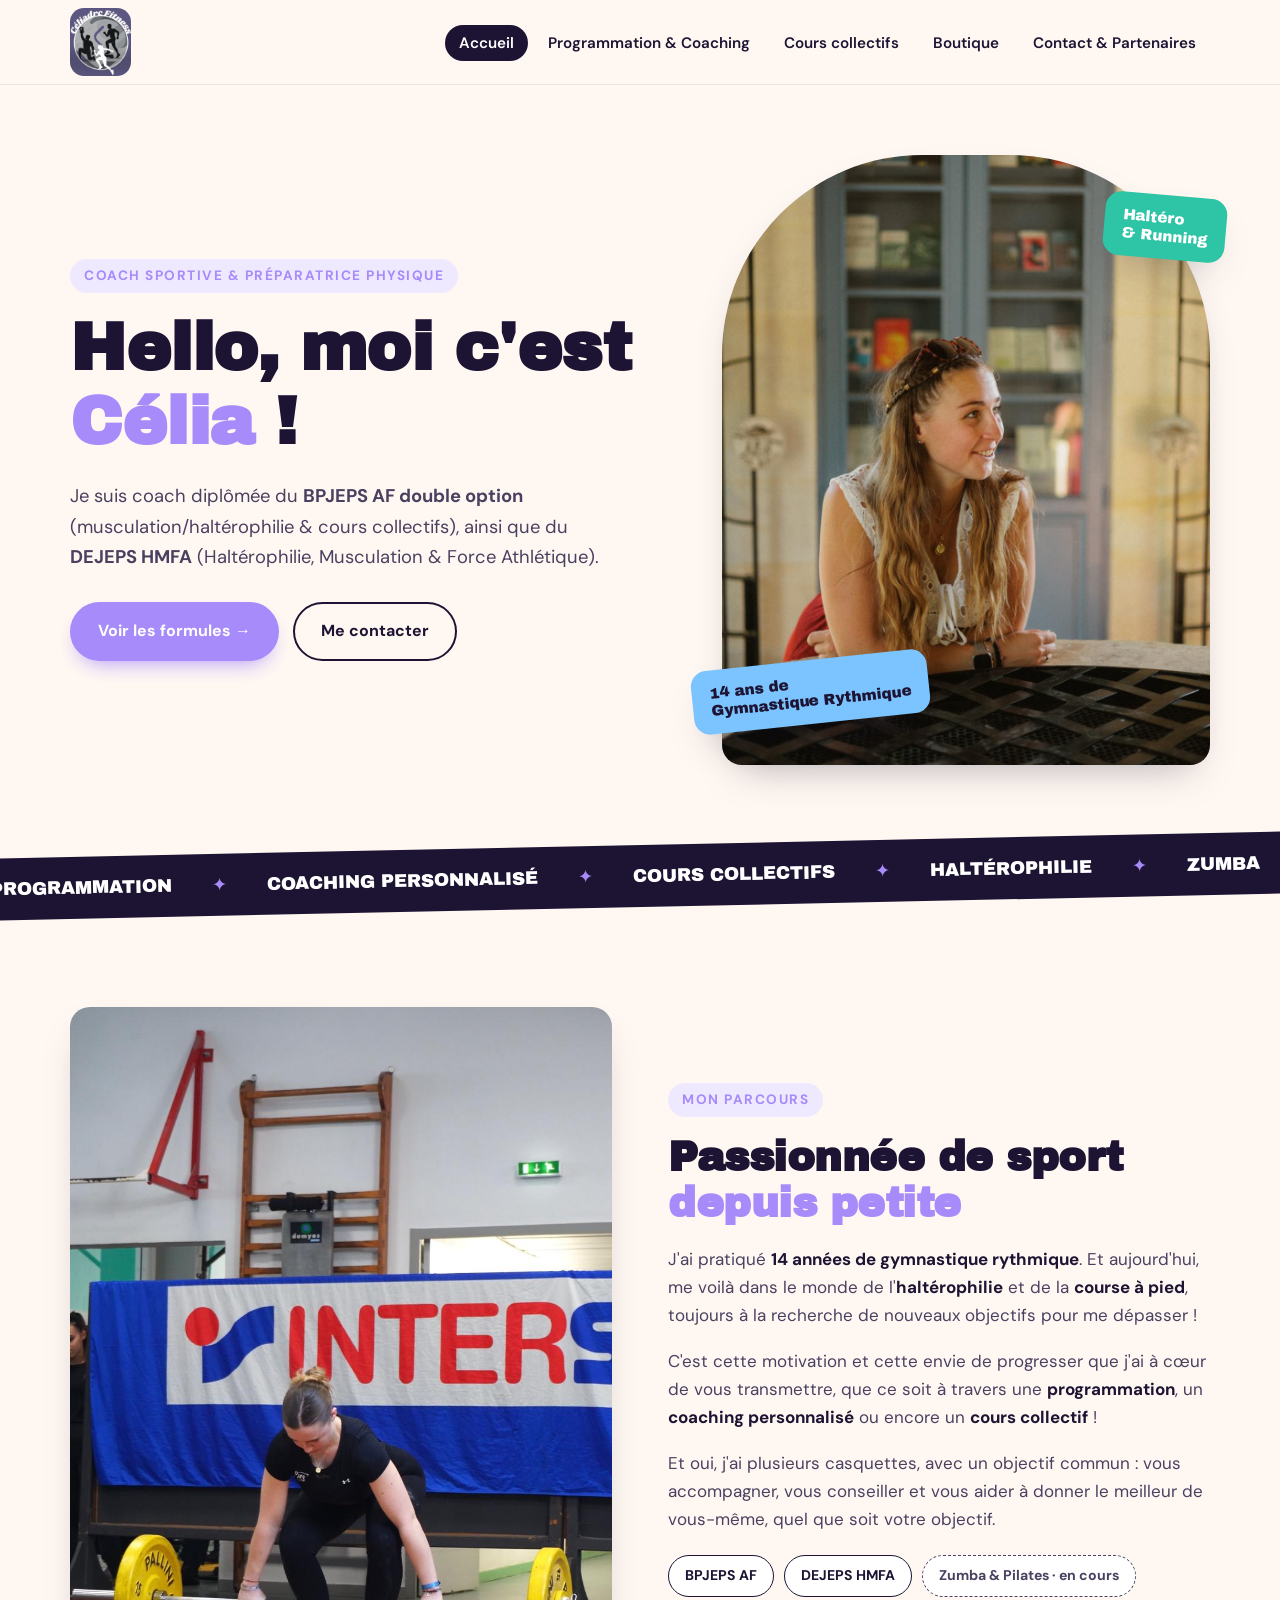
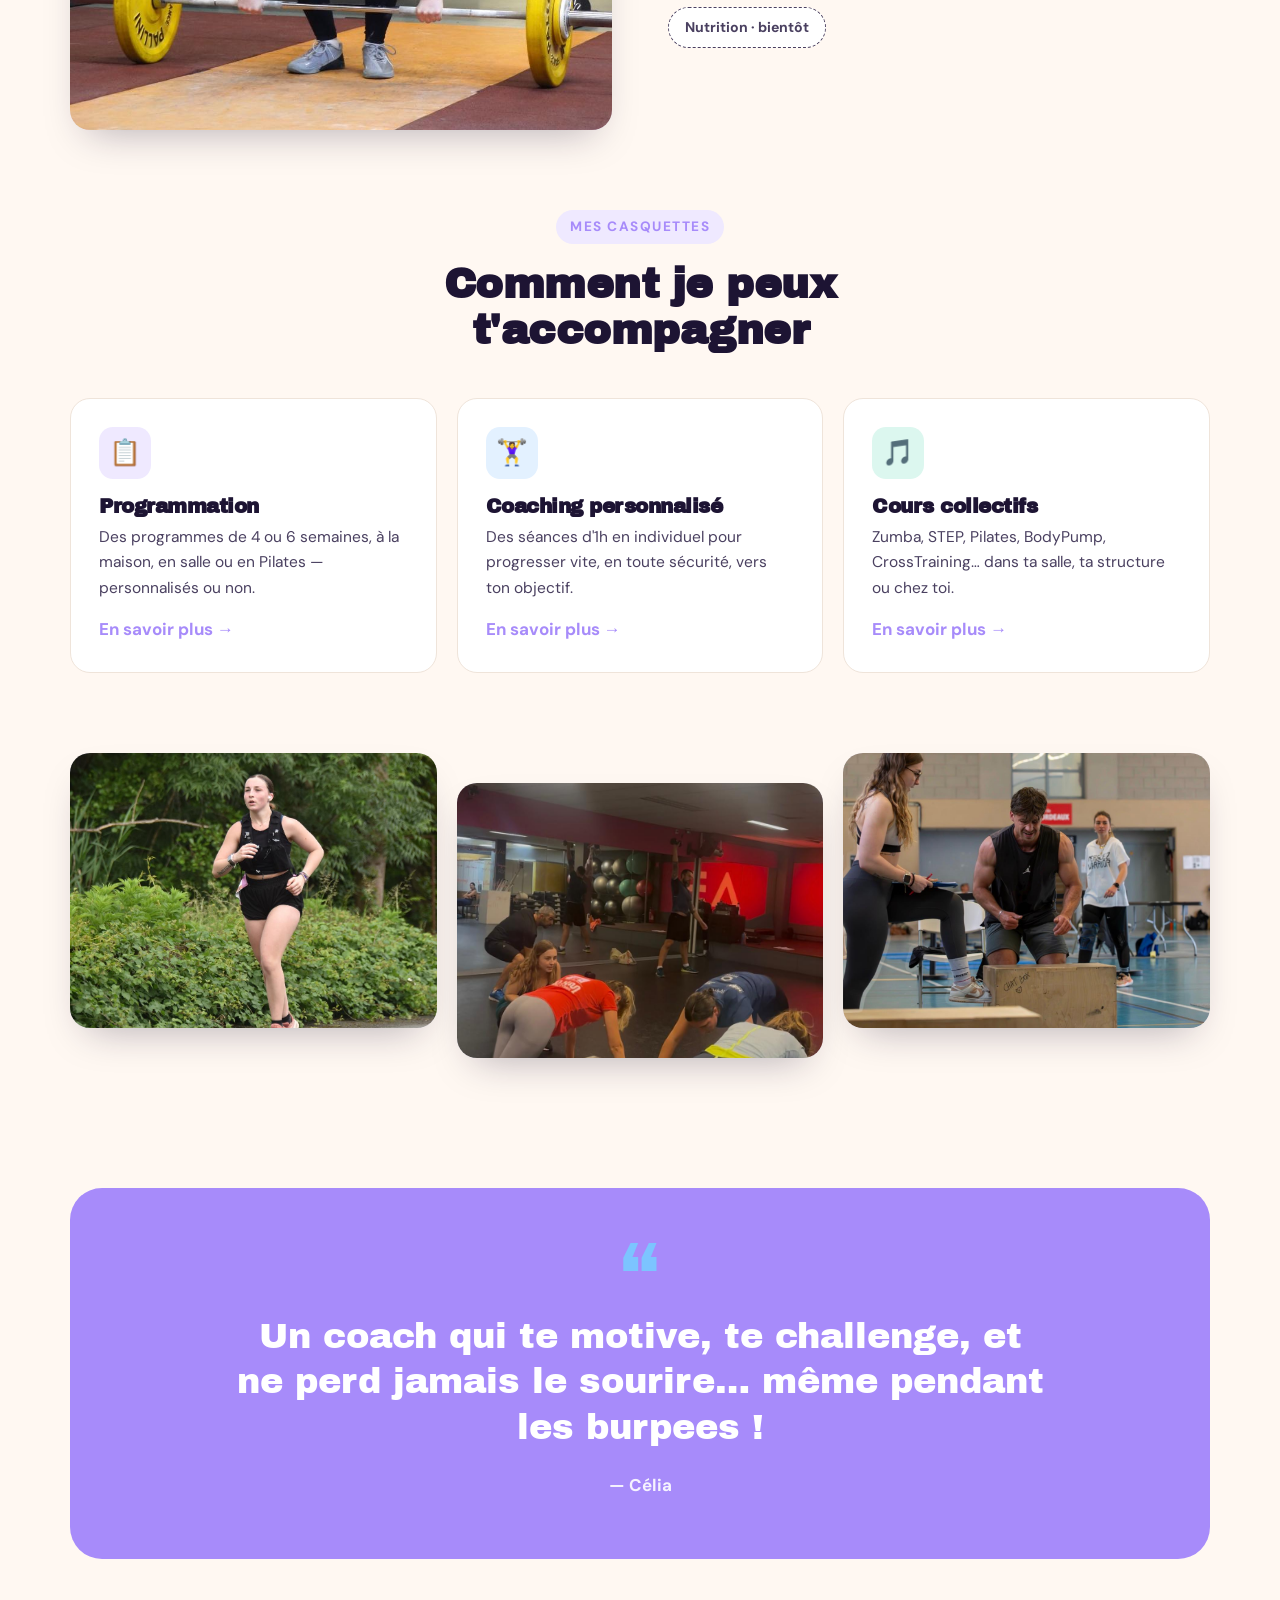
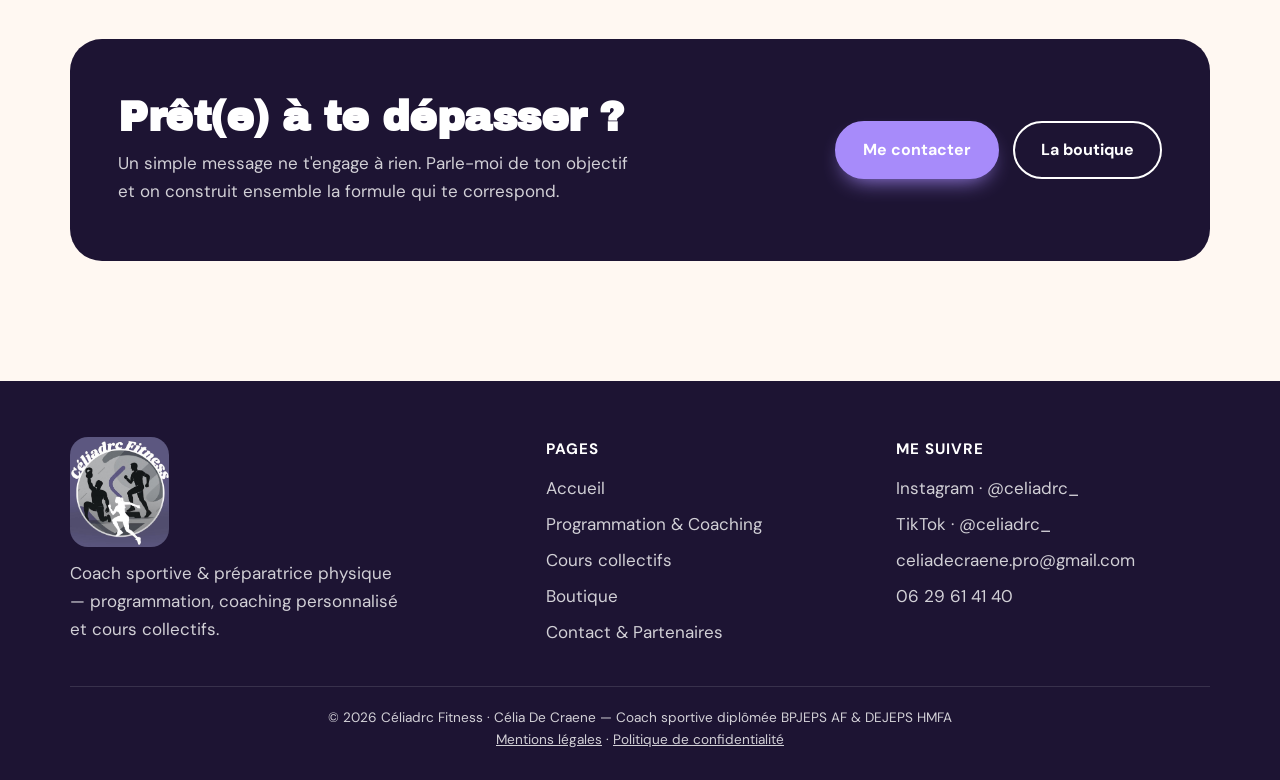
==== index.html @ b2a4deee "Site de Célia : première mise en ligne sur GitHub Pages" ====
<!doctype html>
<html lang="fr">
<head>
  <meta charset="utf-8">
  <meta name="viewport" content="width=device-width, initial-scale=1">
  <title>Célia — Coach sportive</title>
  <meta name="description" content="Célia, coach sportive diplômée BPJEPS AF et DEJEPS HMFA : programmation, coaching personnalisé et cours collectifs.">
  <link rel="icon" href="images/logo.png">
  <link rel="stylesheet" href="css/style.css">
</head>
<body>
  <header id="site-header"></header>

  <main>
    <section class="hero">
      <div class="container">
        <div>
          <span class="eyebrow">Coach sportive & préparatrice physique</span>
          <h1>Hello, moi c'est <span class="accent">Célia</span> !</h1>
          <p class="lead">Je suis coach diplômée du <strong>BPJEPS AF double option</strong> (musculation/haltérophilie & cours collectifs), ainsi que du <strong>DEJEPS HMFA</strong> (Haltérophilie, Musculation & Force Athlétique).</p>
          <div class="hero-actions">
            <a class="btn btn-primary" href="boutique.html">Voir les formules →</a>
            <a class="btn btn-ghost" href="contact.html">Me contacter</a>
          </div>
        </div>
        <div class="hero-visual">
          <figure class="photo" data-label="Photo de Célia">
            <img src="images/celia-portrait.jpg" alt="Célia, coach sportive">
          </figure>
          <div class="sticker s1">14 ans de<br>Gymnastique Rythmique</div>
          <div class="sticker s2">Haltéro<br>& Running</div>
        </div>
      </div>
    </section>

    <div class="marquee" aria-hidden="true">
      <div class="marquee-track">
        <span>Programmation</span><span>Coaching personnalisé</span><span>Cours collectifs</span><span>Haltérophilie</span><span>Zumba</span><span>Pilates</span><span>CrossTraining</span>
        <span>Programmation</span><span>Coaching personnalisé</span><span>Cours collectifs</span><span>Haltérophilie</span><span>Zumba</span><span>Pilates</span><span>CrossTraining</span>
      </div>
    </div>

    <section>
      <div class="container split">
        <div class="reveal">
          <figure class="photo tall" data-label="Photo de Célia à l'entraînement">
            <img src="images/celia-entrainement.jpg" alt="Célia à l'entraînement">
          </figure>
        </div>
        <div class="prose reveal">
          <span class="eyebrow">Mon parcours</span>
          <h2>Passionnée de sport <span class="accent">depuis petite</span></h2>
          <p>J'ai pratiqué <strong>14 années de gymnastique rythmique</strong>. Et aujourd'hui, me voilà dans le monde de l'<strong>haltérophilie</strong> et de la <strong>course à pied</strong>, toujours à la recherche de nouveaux objectifs pour me dépasser !</p>
          <p>C'est cette motivation et cette envie de progresser que j'ai à cœur de vous transmettre, que ce soit à travers une <strong>programmation</strong>, un <strong>coaching personnalisé</strong> ou encore un <strong>cours collectif</strong> !</p>
          <p>Et oui, j'ai plusieurs casquettes, avec un objectif commun : vous accompagner, vous conseiller et vous aider à donner le meilleur de vous-même, quel que soit votre objectif.</p>
          <div class="diplomas">
            <span class="chip">BPJEPS AF</span>
            <span class="chip">DEJEPS HMFA</span>
            <span class="chip soon">Zumba & Pilates · en cours</span>
            <span class="chip soon">Nutrition · bientôt</span>
          </div>
        </div>
      </div>
    </section>

    <section style="padding-top:0">
      <div class="container">
        <div class="section-head center reveal">
          <span class="eyebrow">Mes casquettes</span>
          <h2>Comment je peux t'accompagner</h2>
        </div>
        <div class="cards">
          <article class="card reveal">
            <div class="icon">📋</div>
            <h3>Programmation</h3>
            <p>Des programmes de 4 ou 6 semaines, à la maison, en salle ou en Pilates — personnalisés ou non.</p>
            <a class="more" href="programmation.html">En savoir plus →</a>
          </article>
          <article class="card reveal">
            <div class="icon" style="background:#e3f1ff">🏋️‍♀️</div>
            <h3>Coaching personnalisé</h3>
            <p>Des séances d'1h en individuel pour progresser vite, en toute sécurité, vers ton objectif.</p>
            <a class="more" href="programmation.html">En savoir plus →</a>
          </article>
          <article class="card reveal">
            <div class="icon" style="background:#dcf7ef">🎵</div>
            <h3>Cours collectifs</h3>
            <p>Zumba, STEP, Pilates, BodyPump, CrossTraining… dans ta salle, ta structure ou chez toi.</p>
            <a class="more" href="cours-collectifs.html">En savoir plus →</a>
          </article>
        </div>
      </div>
    </section>

    <section style="padding-top:0">
      <div class="container photo-grid">
        <figure class="photo reveal" data-label="Photo de moi">
          <img src="images/accueil-1.jpg" alt="Célia">
        </figure>
        <figure class="photo reveal" data-label="Photo cours collectif">
          <img src="images/accueil-cours-collectif.jpg" alt="Cours collectif animé par Célia">
        </figure>
        <figure class="photo reveal" data-label="Photo coaching">
          <img src="images/accueil-coaching.jpg" alt="Séance de coaching">
        </figure>
      </div>
    </section>

    <section>
      <div class="container">
        <div class="quote reveal">
          <blockquote>Un coach qui te motive, te challenge, et ne perd jamais le sourire… même pendant les burpees !</blockquote>
          <cite>— Célia</cite>
        </div>
      </div>
    </section>

    <section style="padding-top:0">
      <div class="container">
        <div class="cta reveal">
          <div>
            <h2>Prêt(e) à te dépasser ?</h2>
            <p>Un simple message ne t'engage à rien. Parle-moi de ton objectif et on construit ensemble la formule qui te correspond.</p>
          </div>
          <div class="hero-actions" style="margin:0">
            <a class="btn btn-primary" href="contact.html">Me contacter</a>
            <a class="btn btn-ghost" href="boutique.html">La boutique</a>
          </div>
        </div>
      </div>
    </section>
  </main>

  <footer id="site-footer"></footer>
  <script src="js/main.js"></script>
</body>
</html>
---- css/style.css ----
/* Polices hébergées sur le site (aucune connexion à Google pour les visiteurs) */
@font-face { font-family: "Archivo Black"; font-style: normal; font-weight: 400; font-display: swap; src: url("../fonts/ArchivoBlack-400.woff2") format("woff2"); }
@font-face { font-family: "DM Sans"; font-style: normal; font-weight: 400 700; font-display: swap; src: url("../fonts/DMSans.woff2") format("woff2"); }

:root {
  --ink: #1d1433;
  --ink-soft: #4a4060;
  --coral: #a78bfa;
  --coral-dark: #8b6ee8;
  --sun: #7cc4ff;
  --mint: #2ec4a6;
  --cream: #fff8f2;
  --paper: #ffffff;
  --line: #efe4da;
  --radius: 20px;
  --shadow: 0 18px 40px -18px rgba(29, 20, 51, 0.35);
  --font-title: "Archivo Black", "Arial Black", sans-serif;
  --font-body: "DM Sans", "Segoe UI", sans-serif;
}

* { box-sizing: border-box; margin: 0; padding: 0; }
html { scroll-behavior: smooth; }
body {
  font-family: var(--font-body);
  color: var(--ink);
  background: var(--cream);
  line-height: 1.65;
  font-size: 17px;
  overflow-x: hidden;
}
img { max-width: 100%; display: block; }
a { color: inherit; }

.container { width: min(1140px, 100% - 32px); margin-inline: auto; }

/* ---------- En-tête ---------- */
.header {
  position: sticky; top: 0; z-index: 50;
  background: rgba(255, 248, 242, 0.92);
  backdrop-filter: blur(10px);
  border-bottom: 1px solid var(--line);
}
.header .container { display: flex; align-items: center; justify-content: space-between; height: 84px; }
.logo { display: block; text-decoration: none; }
.logo img { height: 68px; width: auto; border-radius: 14px; }
.nav { display: flex; gap: 6px; list-style: none; }
.nav a {
  text-decoration: none; font-weight: 600; font-size: 0.95rem;
  padding: 8px 14px; border-radius: 999px; transition: background .2s, color .2s;
}
.nav a:hover { background: #efe9ff; }
.nav a.active { background: var(--ink); color: #fff; }
.burger { display: none; background: none; border: 0; font-size: 1.8rem; cursor: pointer; color: var(--ink); }

@media (max-width: 860px) {
  .burger { display: block; }
  .nav {
    position: absolute; top: 84px; left: 0; right: 0;
    flex-direction: column; padding: 12px 16px 20px;
    background: var(--cream); border-bottom: 1px solid var(--line);
    display: none;
  }
  .nav.open { display: flex; }
  .nav a { display: block; padding: 12px 16px; }
}

/* ---------- Boutons ---------- */
.btn {
  display: inline-flex; align-items: center; gap: 8px;
  font-family: var(--font-body); font-weight: 700; font-size: 1rem;
  padding: 14px 26px; border-radius: 999px; border: 2px solid var(--ink);
  text-decoration: none; cursor: pointer; transition: transform .15s, box-shadow .15s, background .2s;
}
.btn:hover { transform: translateY(-2px); }
.btn-primary { background: var(--coral); border-color: var(--coral); color: #fff; box-shadow: 0 10px 22px -10px var(--coral); }
.btn-primary:hover { background: var(--coral-dark); border-color: var(--coral-dark); }
.btn-ghost { background: transparent; color: var(--ink); }
.btn-ghost:hover { background: var(--ink); color: #fff; }
.btn-small { padding: 10px 18px; font-size: 0.92rem; }

/* ---------- Héros ---------- */
.hero { padding: 70px 0 60px; position: relative; }
.hero .container { display: grid; grid-template-columns: 1.1fr 0.9fr; gap: 56px; align-items: center; }
.eyebrow {
  display: inline-block; font-weight: 700; font-size: 0.85rem; letter-spacing: 1.5px; text-transform: uppercase;
  color: var(--coral); background: #efe9ff; padding: 6px 14px; border-radius: 999px; margin-bottom: 18px;
}
h1, h2, h3 { font-family: var(--font-title); line-height: 1.1; letter-spacing: -0.5px; }
h1 { font-size: clamp(2.4rem, 6vw, 4.2rem); margin-bottom: 22px; }
h1 .accent, h2 .accent { color: var(--coral); }
h2 { font-size: clamp(1.8rem, 4vw, 2.6rem); margin-bottom: 18px; }
h3 { font-size: 1.25rem; margin-bottom: 8px; }
.lead { font-size: 1.15rem; color: var(--ink-soft); max-width: 560px; }
.hero-actions { display: flex; flex-wrap: wrap; gap: 14px; margin-top: 30px; }

.hero-visual { position: relative; }
.hero-visual .photo { aspect-ratio: 4 / 5; border-radius: 200px 200px var(--radius) var(--radius); }
.sticker {
  position: absolute; background: var(--sun); color: var(--ink);
  font-family: var(--font-title); font-size: 0.95rem; line-height: 1.2;
  padding: 14px 18px; border-radius: 16px; box-shadow: var(--shadow); transform: rotate(-6deg);
}
.sticker.s1 { bottom: 40px; left: -30px; }
.sticker.s2 { top: 40px; right: -16px; background: var(--mint); color: #fff; transform: rotate(5deg); }

@media (max-width: 860px) {
  .hero { padding: 40px 0; }
  .hero .container { grid-template-columns: 1fr; gap: 40px; }
  .sticker.s1 { left: 8px; }
  .sticker.s2 { right: 8px; }
}

/* ---------- Bandeau défilant ---------- */
main { overflow-x: clip; }
.marquee { background: var(--ink); color: #fff; overflow: hidden; padding: 16px 0; transform: rotate(-1.2deg); margin: 20px -10px; }
.marquee-track { display: flex; gap: 40px; width: max-content; animation: scroll 30s linear infinite; font-family: var(--font-title); font-size: 1.15rem; text-transform: uppercase; }
.marquee-track span::after { content: "✦"; color: var(--coral); margin-left: 40px; }
@keyframes scroll { to { transform: translateX(-50%); } }
@media (prefers-reduced-motion: reduce) { .marquee-track { animation: none; } }

/* ---------- Sections ---------- */
section { padding: 80px 0; }
.section-head { max-width: 680px; margin-bottom: 44px; }
.section-head.center { text-align: center; margin-inline: auto; }
.prose p { margin-bottom: 18px; color: var(--ink-soft); }
.prose p strong { color: var(--ink); }

.split { display: grid; grid-template-columns: 1fr 1fr; gap: 56px; align-items: center; }
.split.reverse > :first-child { order: 2; }
@media (max-width: 860px) {
  section { padding: 56px 0; }
  .split { grid-template-columns: 1fr; gap: 32px; }
  .split.reverse > :first-child { order: 0; }
}

/* ---------- Photos (avec emplacement si l'image manque) ---------- */
.photo {
  position: relative; overflow: hidden; border-radius: var(--radius);
  aspect-ratio: 4 / 3; box-shadow: var(--shadow);
  background: repeating-linear-gradient(45deg, #ebe3ff 0 14px, #f5f1ff 14px 28px);
  display: flex; align-items: center; justify-content: center; text-align: center;
}
.photo::before {
  content: "📷  " attr(data-label);
  font-weight: 700; font-size: 0.95rem; color: var(--coral-dark); padding: 16px;
}
.photo img, .photo video { position: absolute; inset: 0; width: 100%; height: 100%; object-fit: cover; }
.photo.tall { aspect-ratio: 3 / 4; }
.photo-grid { display: grid; grid-template-columns: repeat(3, 1fr); gap: 20px; }
.photo-grid .photo:nth-child(2) { transform: translateY(30px); }
@media (max-width: 760px) {
  .photo-grid { grid-template-columns: 1fr; }
  .photo-grid .photo:nth-child(2) { transform: none; }
}

/* ---------- Cartes ---------- */
.cards { display: grid; grid-template-columns: repeat(auto-fit, minmax(240px, 1fr)); gap: 20px; }
.card {
  background: var(--paper); border: 1px solid var(--line); border-radius: var(--radius);
  padding: 28px; transition: transform .2s, box-shadow .2s;
}
.card:hover { transform: translateY(-4px); box-shadow: var(--shadow); }
.card .icon {
  width: 52px; height: 52px; border-radius: 14px; display: grid; place-items: center;
  font-size: 1.6rem; margin-bottom: 16px; background: #efe9ff;
}
.card p { color: var(--ink-soft); font-size: 0.97rem; }
.card a.more { display: inline-block; margin-top: 14px; font-weight: 700; color: var(--coral); text-decoration: none; }

.diplomas { display: flex; flex-wrap: wrap; gap: 10px; margin: 22px 0 6px; }
.chip {
  display: inline-block; padding: 8px 16px; border-radius: 999px;
  background: var(--paper); border: 1.5px solid var(--ink); font-weight: 700; font-size: 0.88rem;
}
.chip.soon { border-style: dashed; color: var(--ink-soft); border-color: var(--ink-soft); }

/* ---------- Citation ---------- */
.quote {
  background: var(--coral); color: #fff; border-radius: 32px; padding: 60px 48px; text-align: center; position: relative;
}
.quote blockquote { font-family: var(--font-title); font-size: clamp(1.4rem, 3.4vw, 2.2rem); line-height: 1.3; max-width: 820px; margin: 0 auto; }
.quote blockquote::before { content: "“"; display: block; font-size: 5rem; line-height: 0.6; color: var(--sun); margin-bottom: 18px; }
.quote cite { display: block; margin-top: 20px; font-style: normal; font-weight: 700; opacity: 0.9; }
@media (max-width: 600px) { .quote { padding: 44px 22px; } }

/* ---------- Spécialités ---------- */
.specialties { display: grid; grid-template-columns: repeat(auto-fit, minmax(200px, 1fr)); gap: 16px; }
.specialty {
  background: var(--ink); color: #fff; border-radius: var(--radius); padding: 26px 22px;
  position: relative; overflow: hidden;
}
.specialty .num { font-family: var(--font-title); font-size: 2.6rem; opacity: 0.25; line-height: 1; }
.specialty h3 { margin-top: 10px; font-size: 1.1rem; }

/* ---------- Bloc CTA ---------- */
.cta {
  background: var(--ink); color: #fff; border-radius: 32px; padding: 56px 48px;
  display: flex; align-items: center; justify-content: space-between; gap: 30px; flex-wrap: wrap;
}
.cta h2 { margin-bottom: 8px; }
.cta p { opacity: 0.8; max-width: 520px; }
.cta .btn-ghost { color: #fff; border-color: #fff; }
.cta .btn-ghost:hover { background: #fff; color: var(--ink); }
@media (max-width: 600px) { .cta { padding: 40px 24px; } }

/* ---------- Boutique ---------- */
.filters { display: flex; flex-wrap: wrap; gap: 10px; margin-bottom: 32px; }
.filter {
  font-family: var(--font-body); font-weight: 700; font-size: 0.92rem;
  padding: 10px 18px; border-radius: 999px; border: 1.5px solid var(--ink); background: transparent; cursor: pointer; color: var(--ink);
}
.filter.active, .filter:hover { background: var(--ink); color: #fff; }

.shop-group { margin-bottom: 56px; }
.shop-group h2 { font-size: 1.6rem; display: flex; align-items: center; gap: 12px; }
.shop-group > p { color: var(--ink-soft); margin-bottom: 22px; }
.products { display: grid; grid-template-columns: repeat(auto-fill, minmax(250px, 1fr)); gap: 20px; }
.product {
  background: var(--paper); border: 1px solid var(--line); border-radius: var(--radius);
  padding: 24px; display: flex; flex-direction: column; gap: 10px; position: relative;
  transition: transform .2s, box-shadow .2s;
}
.product:hover { transform: translateY(-4px); box-shadow: var(--shadow); }
.product .tag {
  align-self: flex-start; font-size: 0.82rem; font-weight: 700; text-transform: uppercase; letter-spacing: 1px;
  padding: 4px 10px; border-radius: 999px; background: #eef0ff; color: #4b47c9;
}
.product .tag.perso { background: #efe9ff; color: var(--coral-dark); }
.product h3 { font-size: 1.08rem; }
.product .meta { color: var(--ink-soft); font-size: 0.92rem; flex: 1; }
.product .price { font-family: var(--font-title); font-size: 1.5rem; }
.product .price small { font-family: var(--font-body); font-size: 0.85rem; color: var(--ink-soft); font-weight: 500; }
.product .btn { justify-content: center; }

.notice {
  display: flex; gap: 14px; align-items: flex-start;
  background: #e3f1ff; border: 1.5px dashed #4a9be0; border-radius: 16px; padding: 18px 22px; margin-bottom: 40px;
  font-weight: 600;
}

/* ---------- Contact ---------- */
.contact-grid { display: grid; grid-template-columns: 0.9fr 1.1fr; gap: 40px; align-items: start; }
@media (max-width: 900px) { .contact-grid { grid-template-columns: 1fr; } }

.business-card {
  background: var(--ink); color: #fff; border-radius: 24px; padding: 34px; position: relative; overflow: hidden;
  box-shadow: var(--shadow);
}
.business-card::after {
  content: ""; position: absolute; width: 220px; height: 220px; border-radius: 50%;
  background: var(--coral); right: -70px; top: -70px; opacity: 0.9;
}
.business-card::before {
  content: ""; position: absolute; width: 120px; height: 120px; border-radius: 50%;
  background: var(--sun); right: 70px; top: 60px; opacity: 0.9; z-index: 0;
}
.business-card > * { position: relative; z-index: 1; }
@media (max-width: 600px) {
  .business-card { padding: 28px 22px; }
  .business-card::after { width: 130px; height: 130px; right: -60px; top: -60px; }
  .business-card::before { width: 60px; height: 60px; right: 40px; top: 40px; }
  .business-card .bc-name { padding-right: 70px; }
  .bc-list a { font-size: clamp(0.82rem, 3.9vw, 1rem); word-break: normal; overflow-wrap: anywhere; }
}
.business-card .bc-name { font-family: var(--font-title); font-size: 2rem; line-height: 1; }
.business-card .bc-role { opacity: 0.75; margin: 8px 0 26px; font-size: 0.95rem; }
.bc-list { list-style: none; display: grid; gap: 12px; }
.bc-list a { display: flex; align-items: center; gap: 12px; text-decoration: none; font-weight: 600; word-break: break-word; }
.bc-list a:hover { color: var(--sun); }
.bc-list .ico {
  flex: none; width: 38px; height: 38px; border-radius: 12px; background: rgba(255,255,255,0.12);
  display: grid; place-items: center; font-size: 1.1rem;
}

.form { background: var(--paper); border: 1px solid var(--line); border-radius: 24px; padding: 34px; }
.form .row { display: grid; grid-template-columns: 1fr 1fr; gap: 16px; }
@media (max-width: 600px) { .form { padding: 24px 18px; } .form .row { grid-template-columns: 1fr; } }
.field { display: flex; flex-direction: column; gap: 6px; margin-bottom: 16px; }
.field label { font-weight: 700; font-size: 0.92rem; }
.field input, .field select, .field textarea {
  font: inherit; color: var(--ink); padding: 13px 15px; border-radius: 12px;
  border: 1.5px solid var(--line); background: var(--cream); transition: border-color .2s, background .2s;
  width: 100%;
}
.field input:focus, .field select:focus, .field textarea:focus { outline: none; border-color: var(--coral); background: #fff; }
.field textarea { min-height: 140px; resize: vertical; }
.hp { position: absolute; left: -10000px; width: 1px; height: 1px; overflow: hidden; }
.consent { display: flex; gap: 10px; align-items: flex-start; font-size: 0.92rem; margin: 4px 0 18px; cursor: pointer; }
.consent input { margin-top: 5px; width: 18px; height: 18px; accent-color: var(--coral); flex: none; }
.form-note { font-size: 0.88rem; color: var(--ink-soft); margin-top: 12px; }
.form-status { margin-top: 14px; font-weight: 700; padding: 12px 16px; border-radius: 12px; display: none; }
.form-status.ok { display: block; background: #dcf7ef; color: #13795f; }
.form-status.err { display: block; background: #ffe2e5; color: #b4233c; }

.partner {
  display: grid; grid-template-columns: auto 1fr; gap: 36px; align-items: center;
  background: var(--paper); border: 1px solid var(--line); border-radius: 32px; padding: 44px;
}
.partner-logo {
  width: 200px; height: 200px; border-radius: 24px; background: #111; color: #fff;
  display: grid; place-items: center; font-family: var(--font-title); font-size: 1.6rem; letter-spacing: 2px;
  position: relative; overflow: hidden;
}
.partner-logo img { position: absolute; inset: 0; width: 100%; height: 100%; object-fit: contain; background: #fff; padding: 16px; }
.partner .slogan { font-family: var(--font-title); font-size: clamp(1.1rem, 2.4vw, 1.5rem); line-height: 1.25; margin-bottom: 14px; }
.promo {
  display: inline-flex; align-items: center; gap: 12px; margin-top: 14px;
  background: var(--cream); border: 2px dashed var(--coral); border-radius: 14px; padding: 10px 10px 10px 18px;
}
.promo code { font-family: var(--font-title); font-size: 1.3rem; letter-spacing: 2px; color: var(--coral-dark); }
@media (max-width: 760px) {
  .partner { grid-template-columns: 1fr; padding: 28px 20px; text-align: center; }
  .partner-logo { margin: 0 auto; width: 160px; height: 160px; }
}

/* ---------- Pied de page ---------- */
.footer { background: var(--ink); color: rgba(255,255,255,0.8); padding: 56px 0 28px; margin-top: 40px; }
.footer-grid { display: grid; grid-template-columns: 1.4fr 1fr 1fr; gap: 36px; }
.footer .logo img { height: 110px; border-radius: 18px; }
.footer h4 { color: #fff; font-size: 0.95rem; margin-bottom: 12px; text-transform: uppercase; letter-spacing: 1px; }
.footer ul { list-style: none; display: grid; gap: 8px; }
.footer a { text-decoration: none; }
.footer a:hover { color: var(--sun); }
.footer-bottom { border-top: 1px solid rgba(255,255,255,0.12); margin-top: 40px; padding-top: 20px; font-size: 0.85rem; text-align: center; }
@media (max-width: 760px) { .footer-grid { grid-template-columns: 1fr; } }

/* ---------- Apparition au défilement ---------- */
.reveal { opacity: 0; transform: translateY(24px); transition: opacity .7s ease, transform .7s ease; }
.reveal.visible { opacity: 1; transform: none; }
@media (prefers-reduced-motion: reduce) { .reveal { opacity: 1; transform: none; } }

/* ---------- Pages légales ---------- */
.legal { max-width: 800px; }
.legal h1 { font-size: clamp(2rem, 5vw, 3rem); margin-bottom: 8px; }
.legal h2 { font-size: 1.3rem; margin: 36px 0 10px; }
.legal p, .legal li { color: var(--ink-soft); margin-bottom: 12px; }
.legal ul { padding-left: 22px; margin-bottom: 12px; }
.legal a { color: var(--coral-dark); font-weight: 600; }
.legal .updated { font-size: 0.9rem; margin-bottom: 28px; }
mark.todo { background: var(--sun); color: var(--ink); padding: 2px 6px; border-radius: 6px; font-weight: 700; }
.footer-bottom a { text-decoration: underline; }

/* ---------- Page messages ---------- */
.msg { background: var(--paper); border: 1px solid var(--line); border-radius: 16px; padding: 22px; margin-bottom: 16px; }
.msg-head { display: flex; flex-wrap: wrap; justify-content: space-between; gap: 8px; margin-bottom: 10px; }
.msg-head strong { font-size: 1.05rem; }
.msg-meta { color: var(--ink-soft); font-size: 0.9rem; }
.msg p { white-space: pre-wrap; }
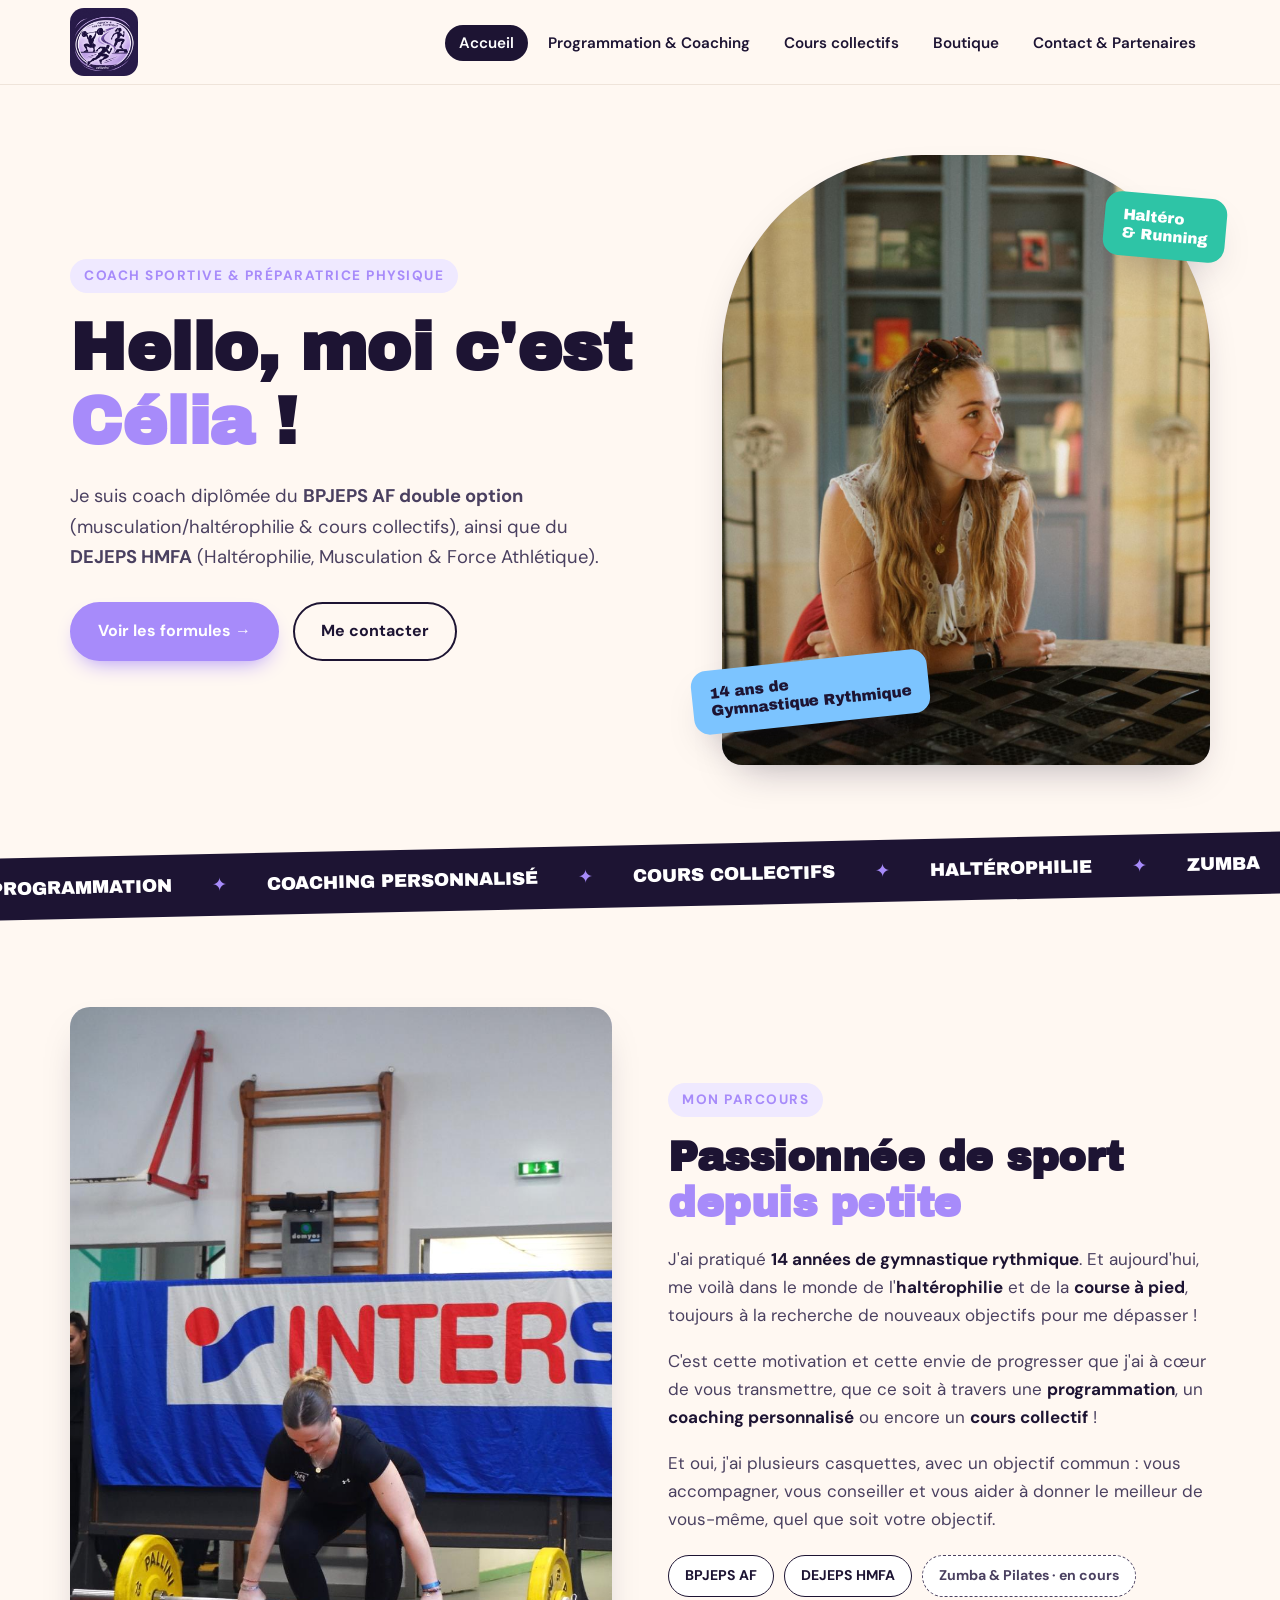
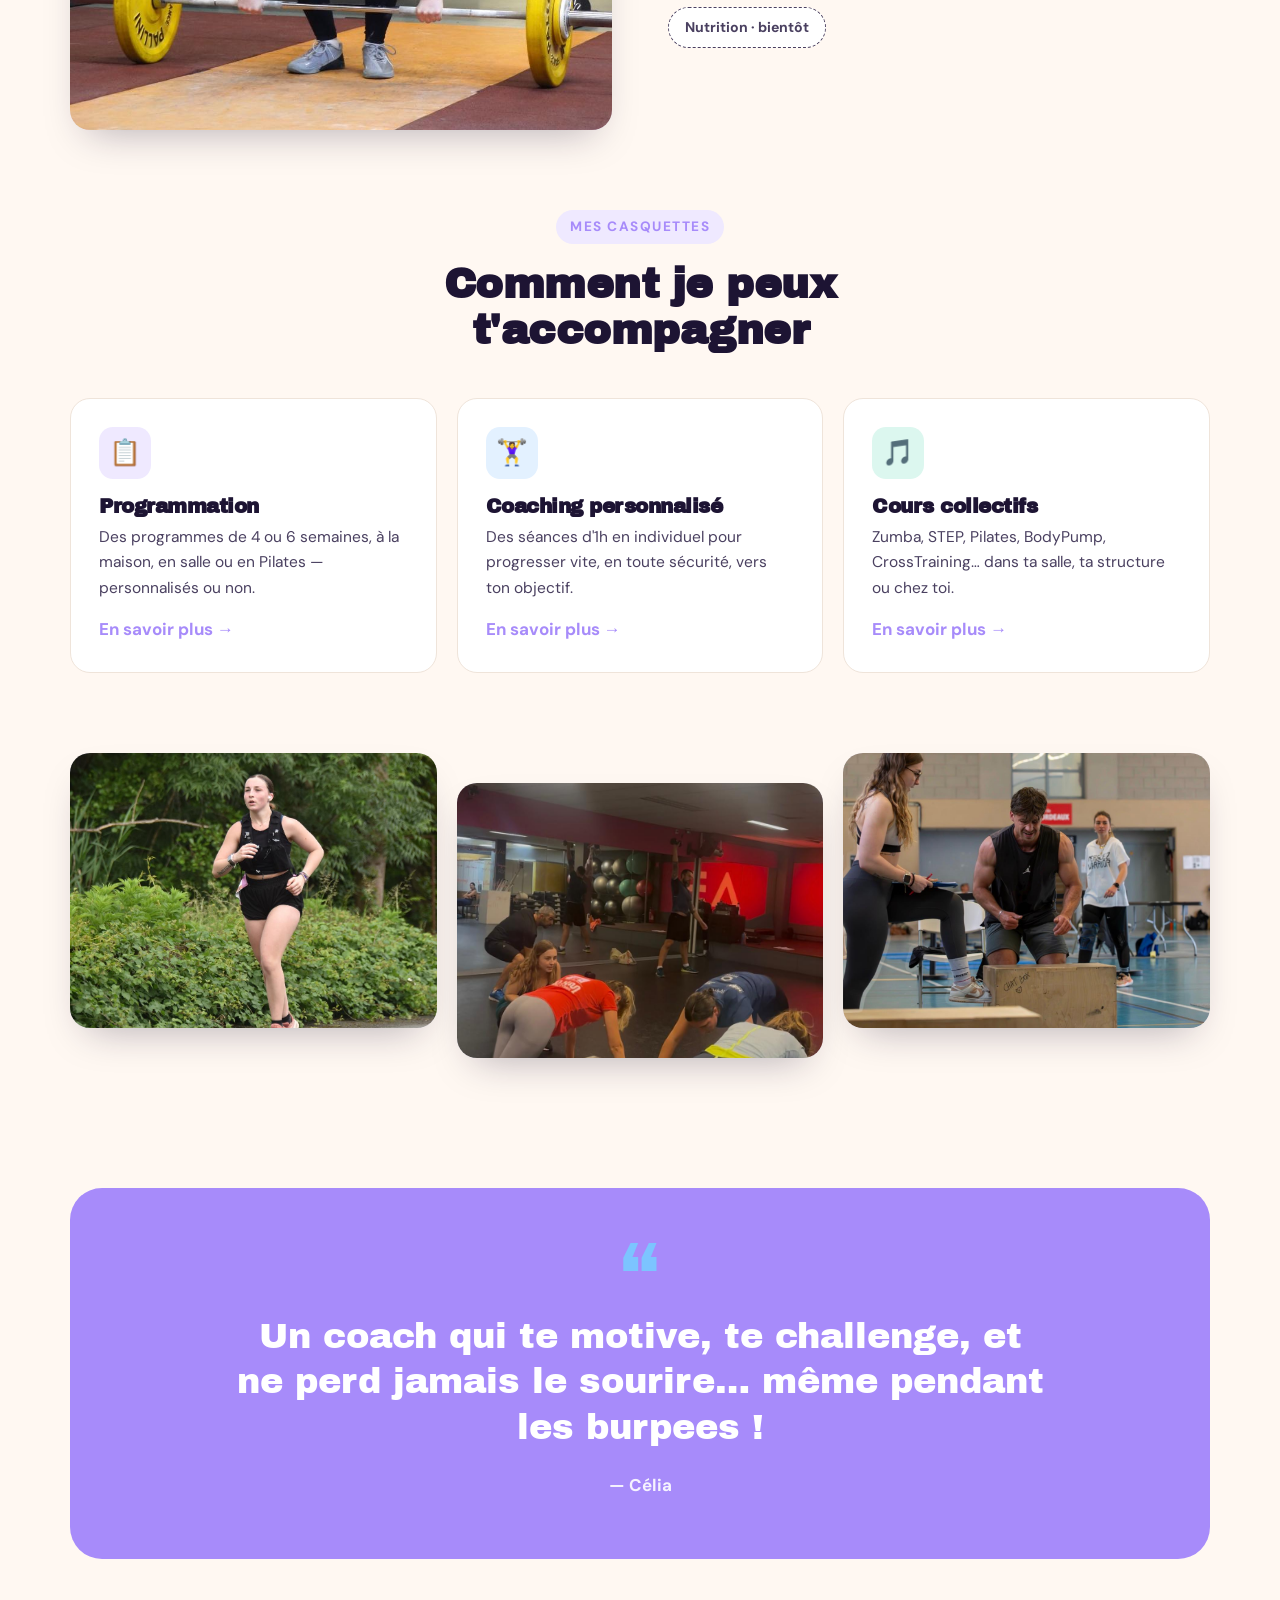
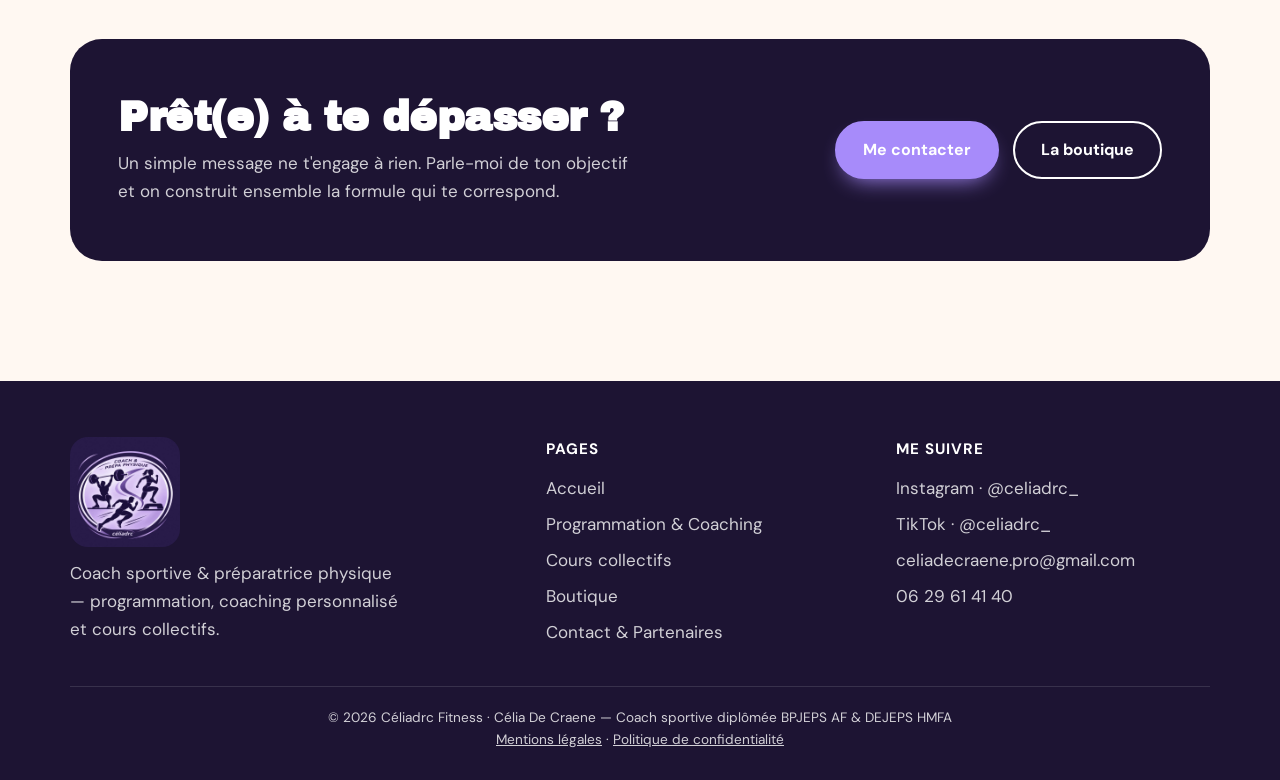
==== commit 00a99d26: "Nouveau logo : Coach & Prépa physique - céliadrc Co-Authored-By: Claude Opus 5.5 <noreply@anthropic." ====
--- a/index.html
+++ b/index.html
@@ -5,7 +5,7 @@
   <meta name="viewport" content="width=device-width, initial-scale=1">
   <title>Célia — Coach sportive</title>
   <meta name="description" content="Célia, coach sportive diplômée BPJEPS AF et DEJEPS HMFA : programmation, coaching personnalisé et cours collectifs.">
-  <link rel="icon" href="images/logo.png">
+  <link rel="icon" href="images/logo.jpg" type="image/jpeg">
   <link rel="stylesheet" href="css/style.css">
 </head>
 <body>
@@ -132,6 +132,6 @@
   </main>
 
   <footer id="site-footer"></footer>
-  <script src="js/main.js"></script>
+  <script src="js/main.js?v=3"></script>
 </body>
 </html>
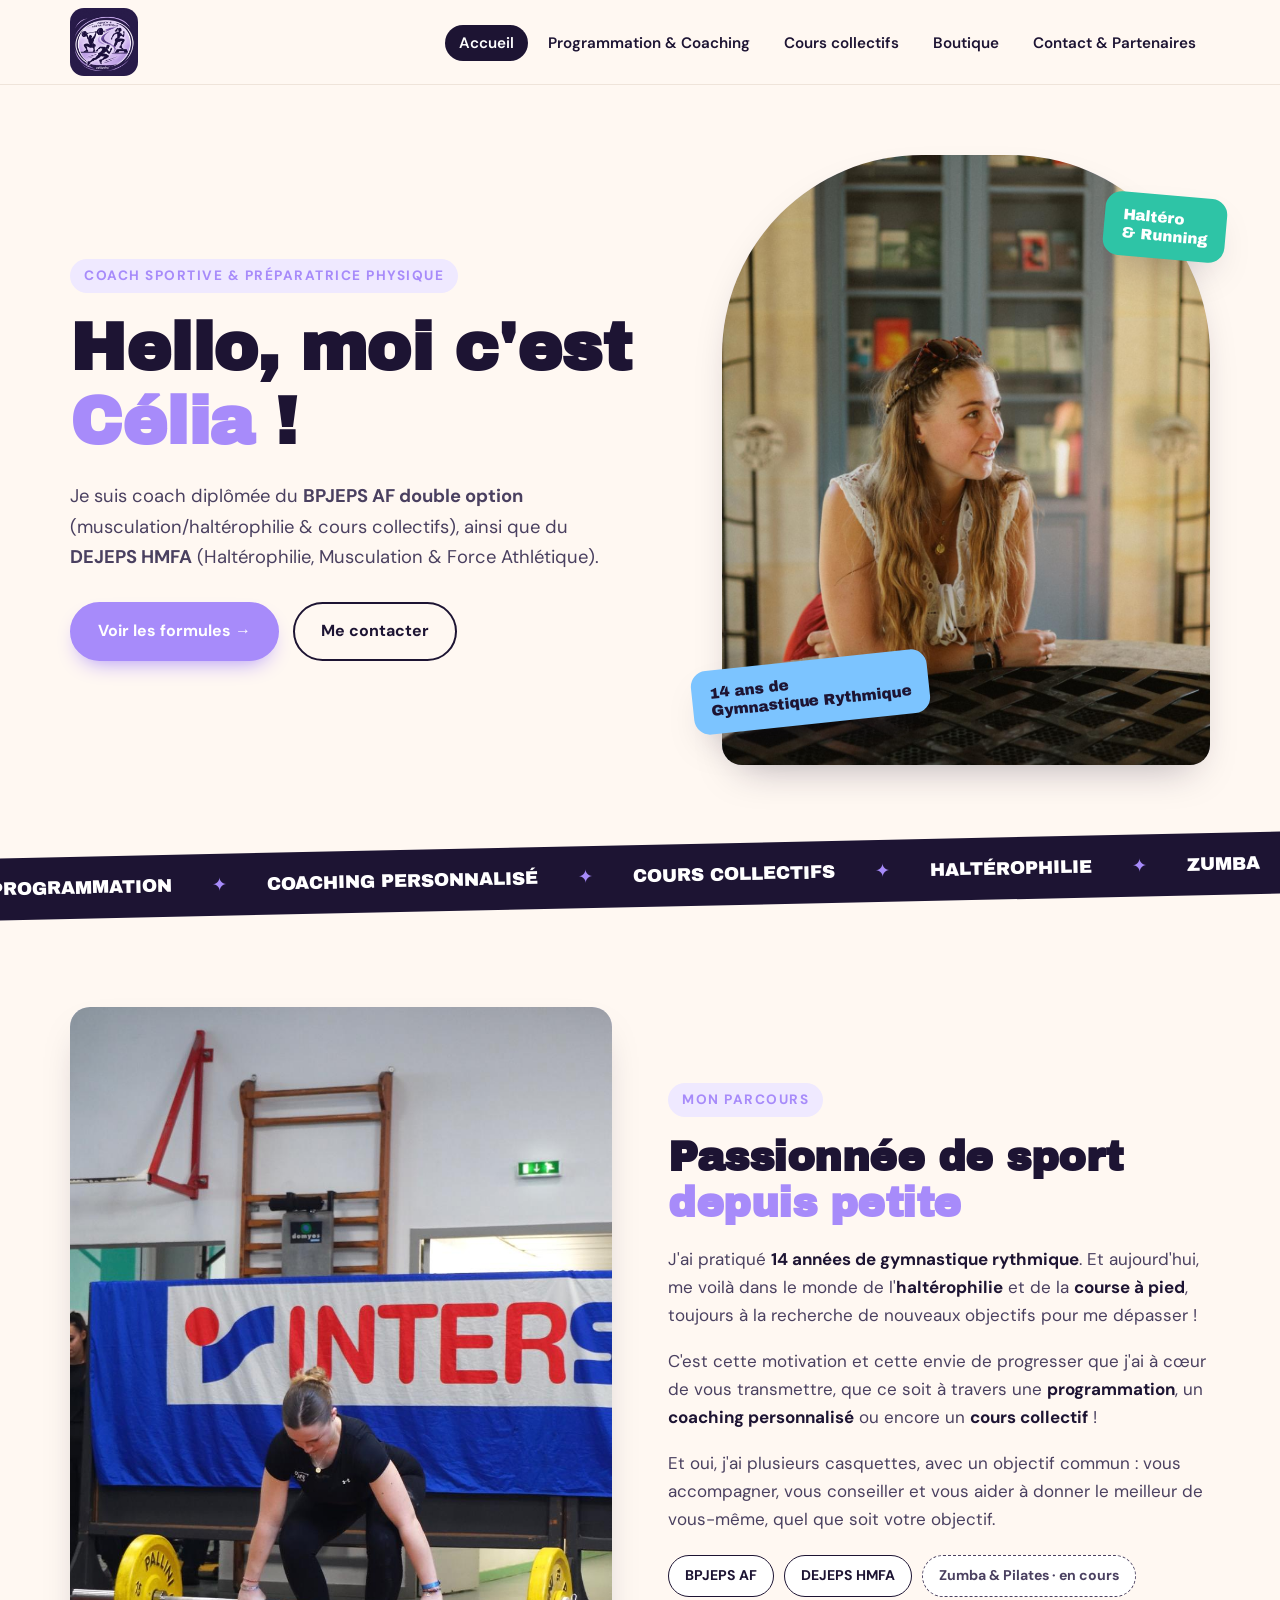
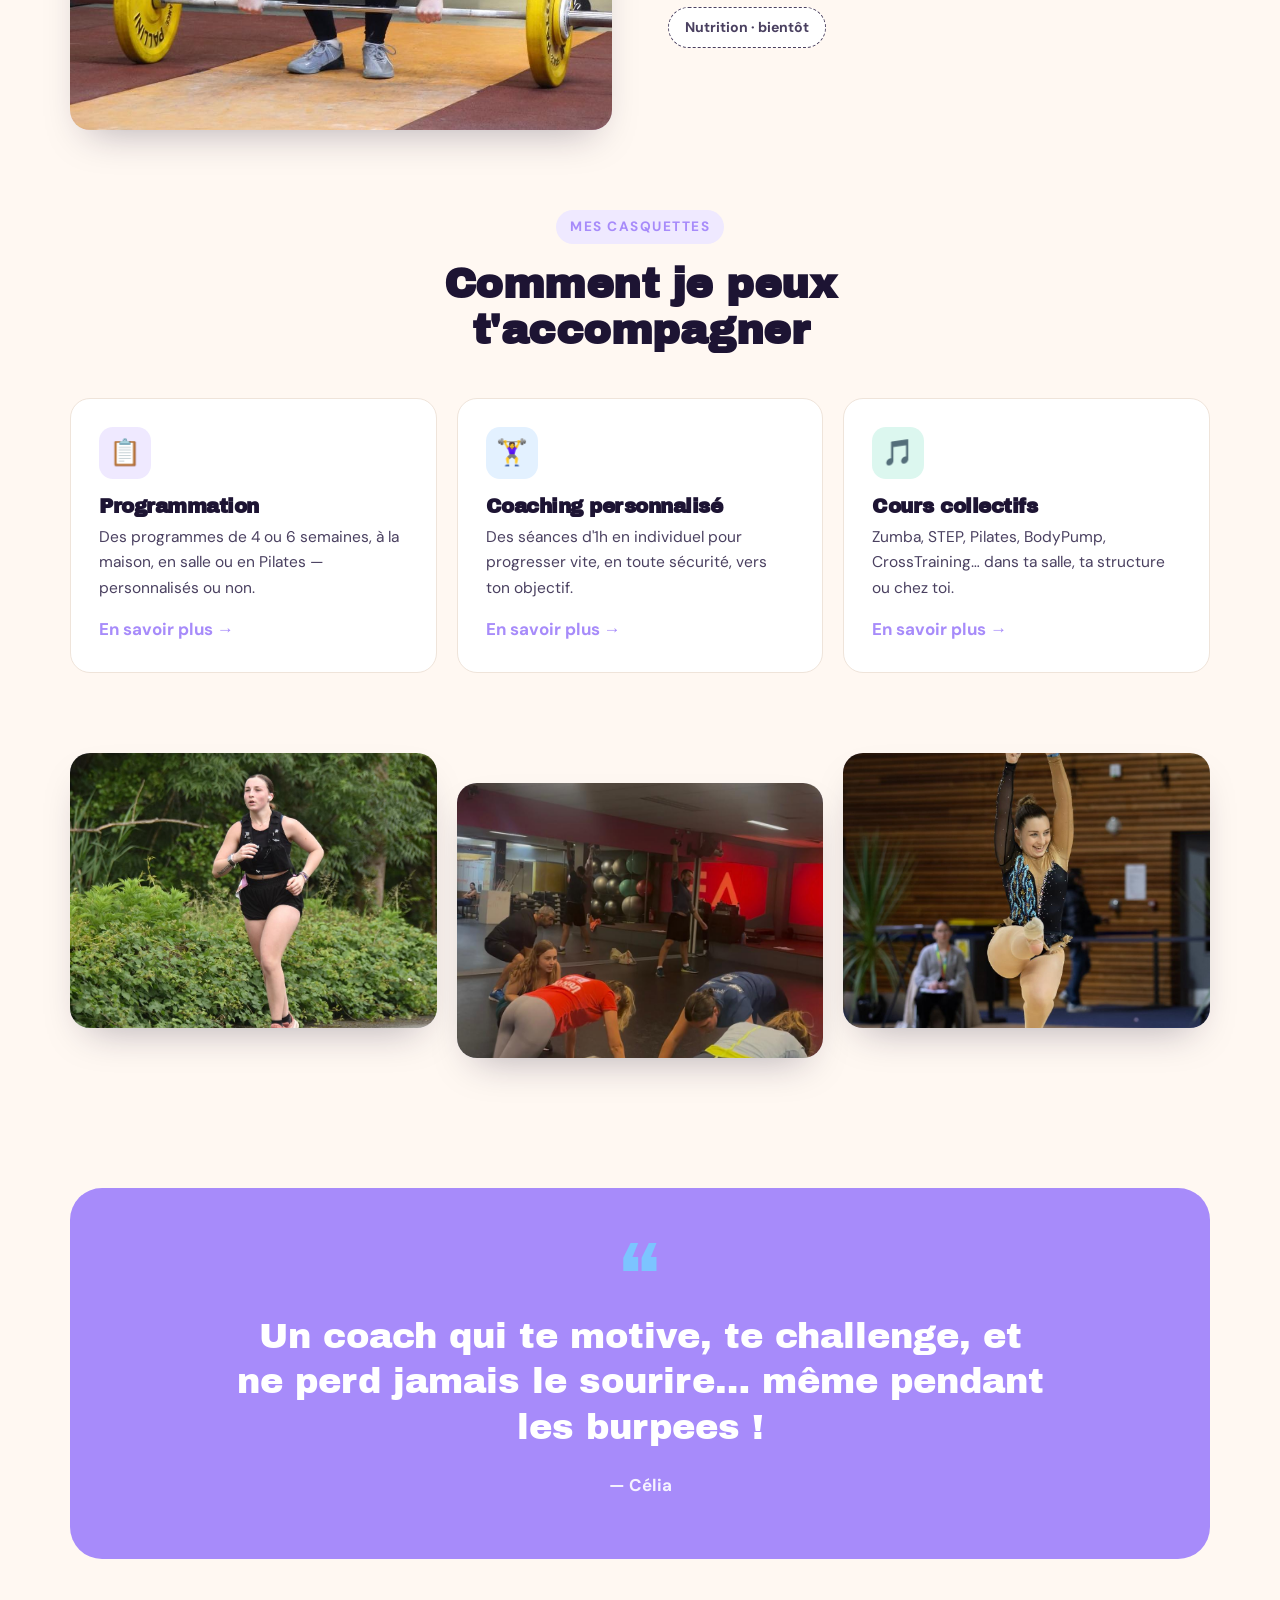
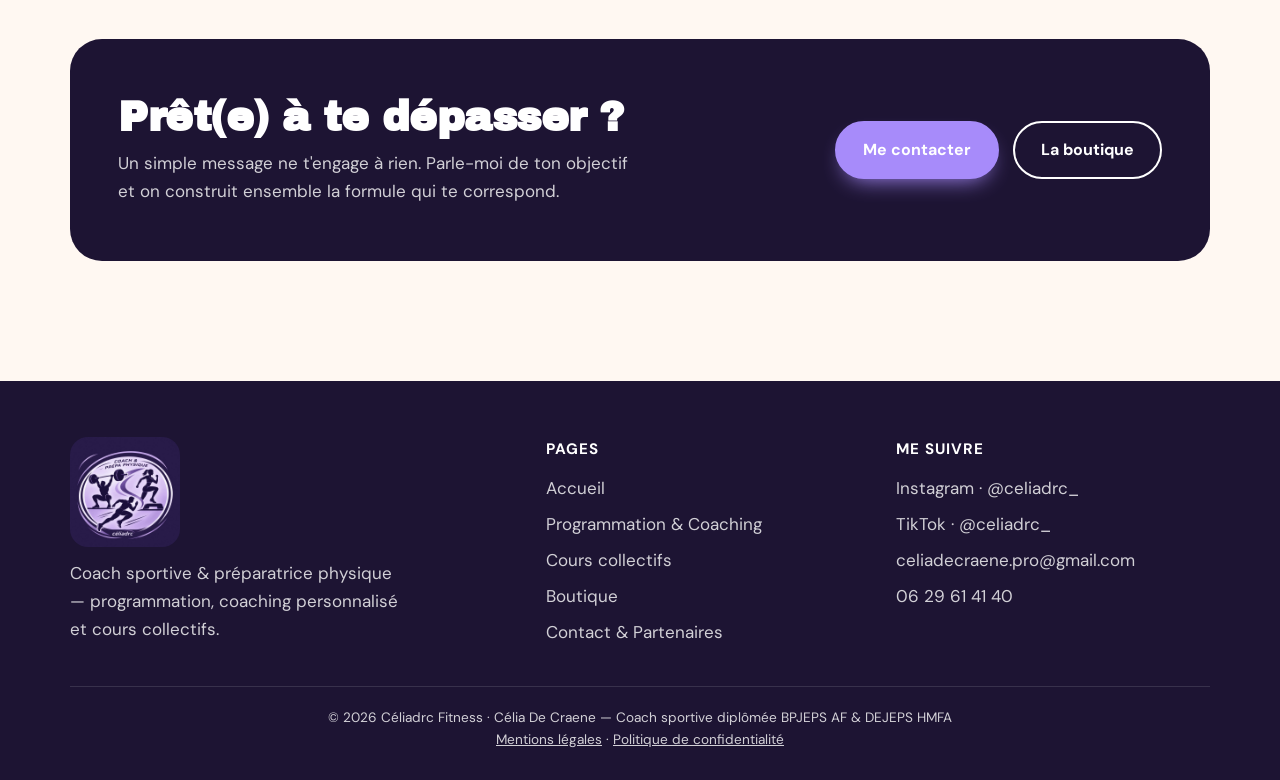
==== commit 2abcc4eb: "Accueil : photo de gymnastique rythmique en bas a droite Co-Authored-By: Claude Opus 5.5 <noreply@an" ====
--- a/index.html
+++ b/index.html
@@ -100,8 +100,8 @@
         <figure class="photo reveal" data-label="Photo cours collectif">
           <img src="images/accueil-cours-collectif.jpg" alt="Cours collectif animé par Célia">
         </figure>
-        <figure class="photo reveal" data-label="Photo coaching">
-          <img src="images/accueil-coaching.jpg" alt="Séance de coaching">
+        <figure class="photo reveal" data-label="Photo gymnastique rythmique">
+          <img src="images/accueil-gym.jpg" alt="Célia en compétition de gymnastique rythmique">
         </figure>
       </div>
     </section>
